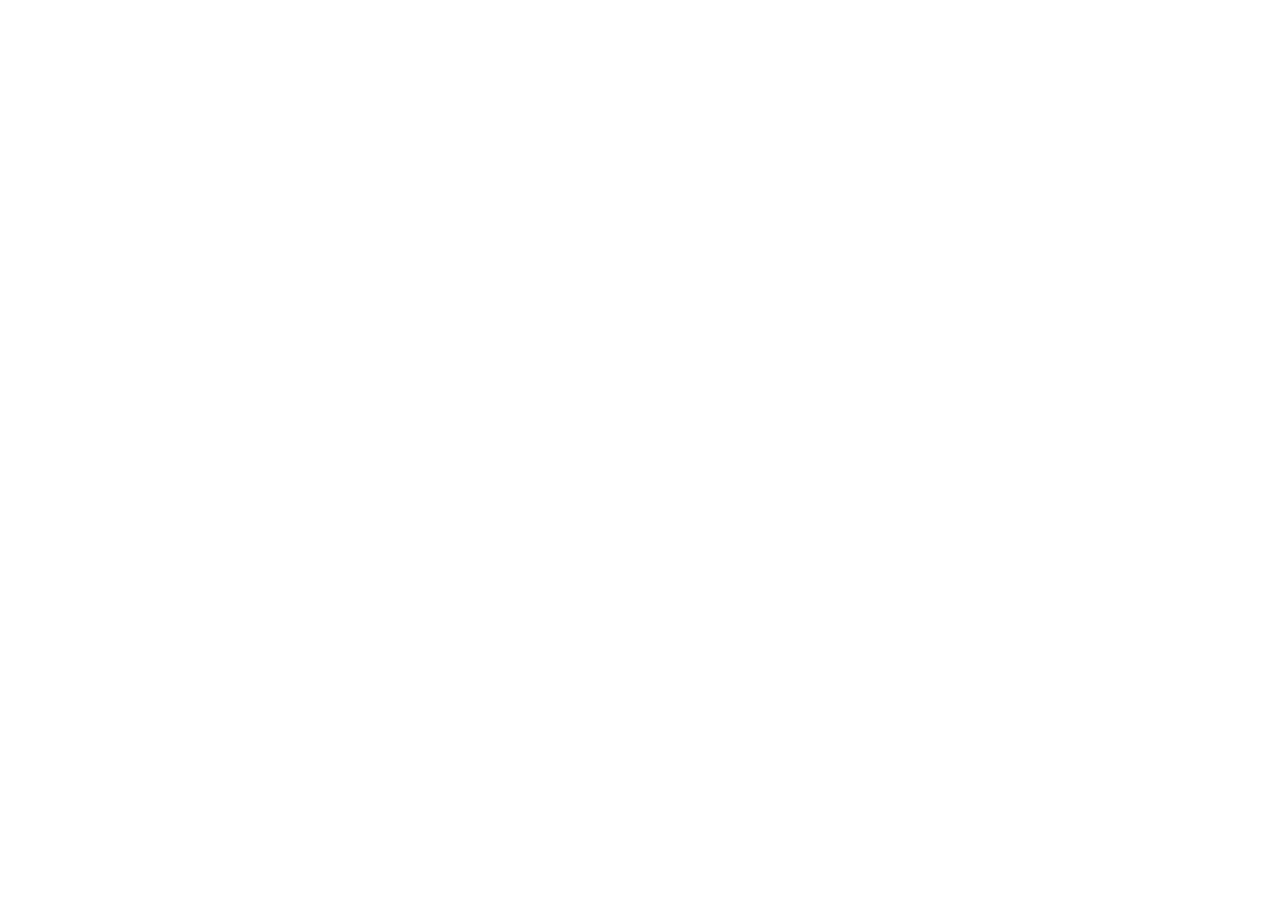
==== index.html @ 8239094e "Animation Website" ====
<!DOCTYPE html>
<html lang="en">
<head>
    <meta charset="UTF-8">
    <meta name="viewport" content="width=device-width, initial-scale=1.0">
    <title>Animation Website</title>
</head>
<body>
    
</body>
</html>
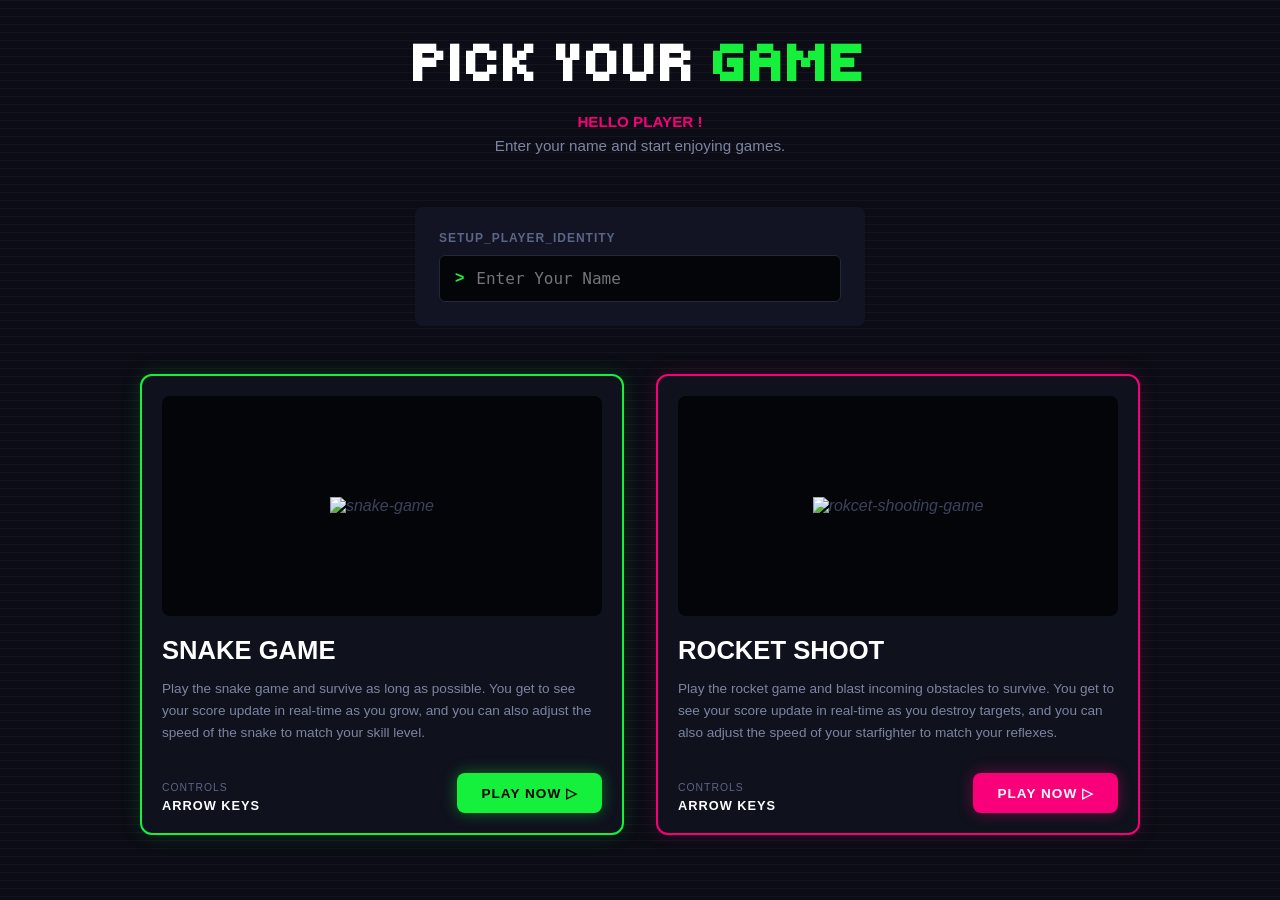
==== commit fa9689bd: "Home Screen" ====
--- a/index.html
+++ b/index.html
@@ -3,9 +3,59 @@
 <head>
     <meta charset="UTF-8">
     <meta name="viewport" content="width=device-width, initial-scale=1.0">
+    <link rel="stylesheet" href="style.css">
+    <link rel="preconnect" href="https://fonts.googleapis.com">
+    <link rel="preconnect" href="https://fonts.gstatic.com" crossorigin>
+    <link href="https://fonts.googleapis.com/css2?family=Tiny5&display=swap" rel="stylesheet">
     <title>Animation Website</title>
+    <link rel="icon" href="https://cdn-icons-png.flaticon.com/512/13/13973.png">
 </head>
 <body>
-    
+    <div class="dashboard">
+    <header>
+      <h1>PICK YOUR <span class="text-green">GAME</span></h1>
+      <p><span class="hello_player"><b>HELLO PLAYER !</b></span><br> Enter your name and start enjoying games.</p>
+    </header>
+   <div class="player-setup">
+      <label>SETUP_PLAYER_IDENTITY</label>
+      <div class="terminal-input">
+        <span class="arrow">></span>
+        <input type="text" id="playerName" placeholder="Enter Your Name" spellcheck="false">
+      </div>
+    </div>
+  <div class="cards-container">
+    <div class="card card-green">
+        <div class="card-image">
+            <img src="" alt="snake-game">
+        </div>
+        <div class="card-content">
+          <h2>SNAKE GAME</h2>
+          <p>Play the snake game and survive as long as possible. You get to see your score update in real-time as you grow, and you can also adjust the speed of the snake to match your skill level.</p>
+          <div class="card-footer">
+            <div class="stats">
+              <small>CONTROLS<br><b>ARROW KEYS</b></small>
+            </div>
+            <button class="btn btn-green" onclick="startGame('Snake Game')">PLAY NOW ▷</button>
+          </div>
+        </div>
+      </div>
+    <div class="card card-pink">
+        <div class="card-image">
+            <img scr="" alt="rokcet-shooting-game">
+        </div>
+        <div class="card-content">
+          <h2>ROCKET SHOOT</h2>
+          <p>Play the rocket game and blast incoming obstacles to survive. You get to see your score update in real-time as you destroy targets, and you can also adjust the speed of your starfighter to match your reflexes.</p>
+          <div class="card-footer">
+            <div class="stats">
+              <small>CONTROLS<br><b>ARROW KEYS</b></small>
+            </div>
+            <button class="btn btn-pink" onclick="startGame('Rocket Shoot')">PLAY NOW ▷</button>
+          </div>
+        </div>
+      </div>
+   </div>
+  </div>
+  <script src="script.js"></script>
 </body>
 </html>
--- a/style.css
+++ b/style.css
@@ -0,0 +1,198 @@
+* {
+      box-sizing: border-box;
+    }
+    body {
+      background-color: #0b0c15; 
+      color: #ffffff;
+      font-family: 'Segoe UI', Tahoma, Geneva, Verdana, sans-serif;
+      margin: 0;
+      padding: 2rem;
+      display: flex;
+      justify-content: center;
+      background-image: linear-gradient(rgba(255, 255, 255, 0.03) 1px, transparent 1px);
+      background-size: 100% 8px;
+    }
+    .hello_player{
+        color: #f9007a;
+    }
+    .dashboard {
+      max-width: 1000px;
+      width: 100%;
+    }
+    header {
+      text-align: center;
+      margin-bottom: 3rem;
+    }
+    h1 {
+      font-family: 'Tiny5', sans-serif; /* Applies the pixel font */
+      font-size: 3.5rem;
+      font-weight: 900;
+      margin: 0 0 15px 0;
+      letter-spacing: 2px;
+}
+    .text-green { color: #15f03d; }
+    .text-pink { color: #f9007a; }
+    header p {
+      color: #7b85a1;
+      max-width: 650px;
+      margin: 0 auto;
+      line-height: 1.6;
+      font-size: 0.95rem;
+    }
+    .player-setup {
+      background: #121424;
+      border-radius: 8px;
+      padding: 1.5rem;
+      max-width: 450px;
+      margin: 0 auto 3rem auto;
+    }
+    .player-setup label {
+      font-size: 0.75rem;
+      color: #5b6586;
+      letter-spacing: 1px;
+      display: block;
+      margin-bottom: 10px;
+      font-weight: bold;
+    }
+    .terminal-input {
+      background: #040509;
+      border: 1px solid #232738;
+      border-radius: 6px;
+      padding: 12px 15px;
+      display: flex;
+      align-items: center;
+      gap: 10px;
+    }
+    .terminal-input .arrow {
+      color: #15f03d;
+      font-weight: bold;
+    }
+    .terminal-input input {
+      background: transparent;
+      border: none;
+      color: #fff;
+      font-family: monospace;
+      font-size: 1rem;
+      width: 100%;
+      outline: none;
+    }
+    .terminal-input .cursor {
+      display: inline-block;
+      width: 8px;
+      height: 18px;
+      background-color: #15f03d;
+      animation: blink 1s step-end infinite;
+    }
+    .helper-text {
+      font-size: 0.75rem;
+      color: #3b425b;
+      margin-top: 12px;
+      text-align: center;
+    }
+    .cards-container {
+      display: flex;
+      gap: 2rem;
+      flex-wrap: wrap;
+    }
+    .card {
+      flex: 1;
+      min-width: 320px;
+      background: #0f111d;
+      border-radius: 12px;
+      padding: 20px;
+      border: 2px solid transparent;
+    }
+    .card-green {
+      border-color: #15f03d;
+      box-shadow: 0 0 20px rgba(21, 240, 61, 0.15);
+    }
+    .card-pink {
+      border-color: #f9007a;
+      box-shadow: 0 0 20px rgba(249, 0, 122, 0.15);
+    }
+    .card-image {
+      height: 220px;
+      background-color: #040509;
+      border-radius: 8px;
+      position: relative;
+      margin-bottom: 20px;     
+      background-size: 25px 25px;
+      display: flex;
+      align-items: center;
+      justify-content: center;
+      color: #3b425b;
+      font-style: italic;
+    }
+    .tag {
+      position: absolute;
+      top: 15px;
+      left: 15px;
+      padding: 4px 10px;
+      font-size: 0.7rem;
+      font-weight: 800;
+      border-radius: 4px;
+      letter-spacing: 0.5px;
+    }
+    .tag-green { background: #15f03d; color: #000; }
+    .tag-pink { background: #f9007a; color: #fff; }
+    .card-content h2 { 
+      margin: 0 0 10px 0; 
+      font-size: 1.6rem; 
+      font-weight: 800; 
+      text-transform: uppercase;
+    }
+    .card-content p {
+      color: #7b85a1;
+      font-size: 0.85rem;
+      line-height: 1.6;
+      margin-bottom: 30px;
+      min-height: 60px; /* Keeps buttons aligned */
+    }
+    .card-footer {
+      display: flex;
+      justify-content: space-between;
+      align-items: flex-end;
+    }
+    .stats { 
+      display: flex; 
+      gap: 1.5rem; 
+    }
+    .stats small { 
+      color: #5b6586; 
+      font-size: 0.65rem; 
+      letter-spacing: 1px;
+    }
+    .stats b { 
+      display: block; 
+      font-size: 0.8rem; 
+      color: #fff; 
+      margin-top: 5px;
+    }
+    .stats b.text-green { color: #15f03d; }
+    .stats b.text-pink { color: #f9007a; }
+    .btn {
+      border: none;
+      padding: 12px 24px;
+      border-radius: 8px;
+      font-weight: 800;
+      cursor: pointer;
+      font-size: 0.85rem;
+      letter-spacing: 1px;
+      display: flex;
+      align-items: center;
+      gap: 5px;
+      transition: transform 0.2s ease;
+    }
+    .btn:hover {
+      transform: scale(1.05);
+    }
+    .btn-green {
+      background: #15f03d;
+      color: #000;
+      box-shadow: 0 0 15px rgba(21, 240, 61, 0.4);
+    }
+    .btn-pink {
+      background: #f9007a;
+      color: #fff;
+      box-shadow: 0 0 15px rgba(249, 0, 122, 0.4);
+    }
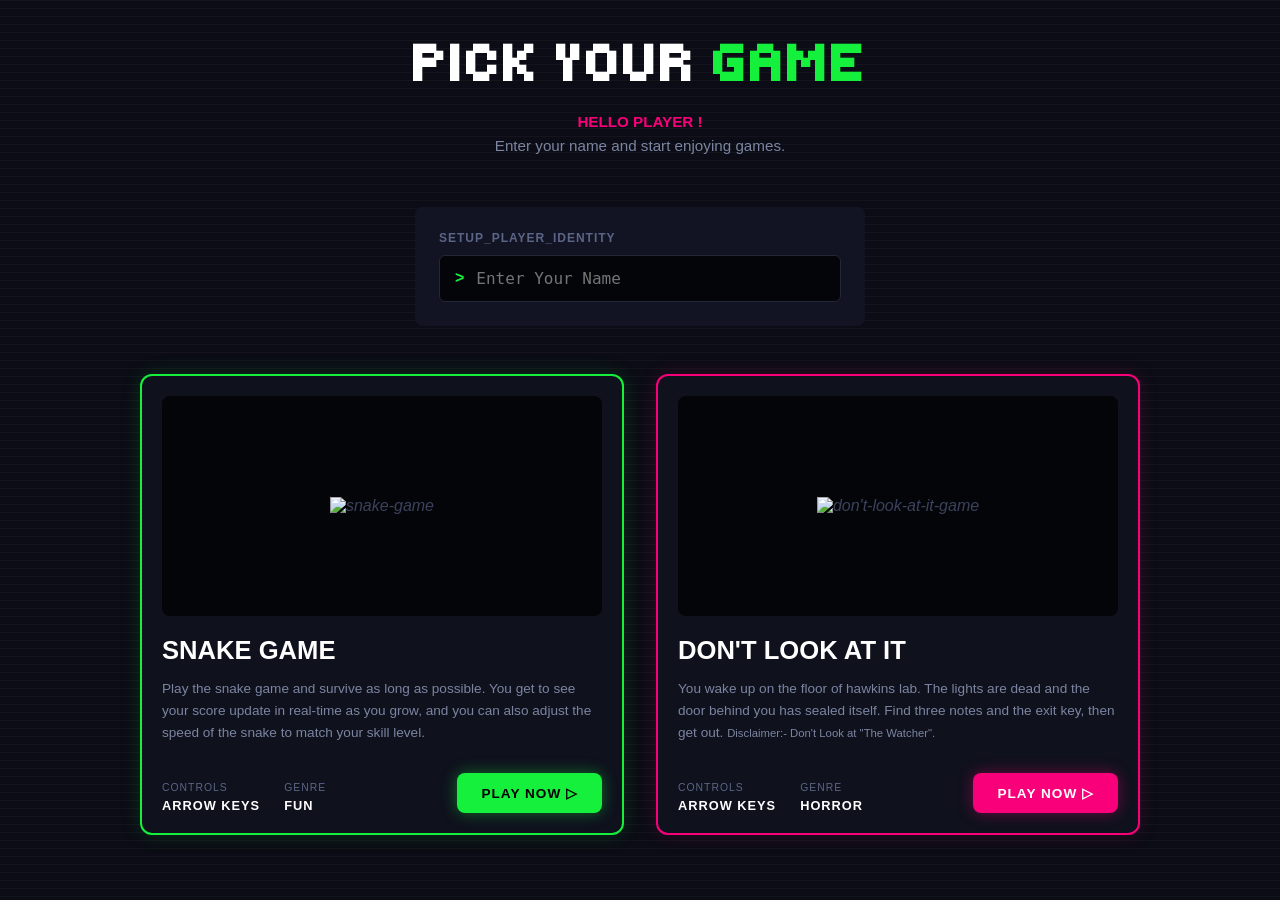
==== commit 3f2a0c72: "dont look game added" ====
--- a/index.html
+++ b/index.html
@@ -34,6 +34,7 @@
           <div class="card-footer">
             <div class="stats">
               <small>CONTROLS<br><b>ARROW KEYS</b></small>
+              <small>GENRE<br><b>FUN</b></small>
             </div>
             <button class="btn btn-green" onclick="startGame('Snake Game')">PLAY NOW ▷</button>
           </div>
@@ -41,16 +42,18 @@
       </div>
     <div class="card card-pink">
         <div class="card-image">
-            <img scr="" alt="rokcet-shooting-game">
+            <img scr="" alt="don't-look-at-it-game">
         </div>
         <div class="card-content">
-          <h2>ROCKET SHOOT</h2>
-          <p>Play the rocket game and blast incoming obstacles to survive. You get to see your score update in real-time as you destroy targets, and you can also adjust the speed of your starfighter to match your reflexes.</p>
+          <h2>DON'T LOOK AT IT</h2>
+          <p>You wake up on the floor of hawkins lab. The lights are dead and the door
+      behind you has sealed itself. Find three notes and the exit key, then get out. <small>Disclaimer:- Don't Look at "The Watcher".</small></p>
           <div class="card-footer">
             <div class="stats">
               <small>CONTROLS<br><b>ARROW KEYS</b></small>
+              <small>GENRE<br><b>HORROR</b></small>
             </div>
-            <button class="btn btn-pink" onclick="startGame('Rocket Shoot')">PLAY NOW ▷</button>
+            <button class="btn btn-pink" onclick="startGame('Dont Look')">PLAY NOW ▷</button>
           </div>
         </div>
       </div>
--- a/style.css
+++ b/style.css
@@ -24,7 +24,7 @@
       margin-bottom: 3rem;
     }
     h1 {
-      font-family: 'Tiny5', sans-serif; /* Applies the pixel font */
+      font-family: 'Tiny5', sans-serif; 
       font-size: 3.5rem;
       font-weight: 900;
       margin: 0 0 15px 0;
@@ -146,7 +146,7 @@
       font-size: 0.85rem;
       line-height: 1.6;
       margin-bottom: 30px;
-      min-height: 60px; /* Keeps buttons aligned */
+      min-height: 60px;
     }
     .card-footer {
       display: flex;
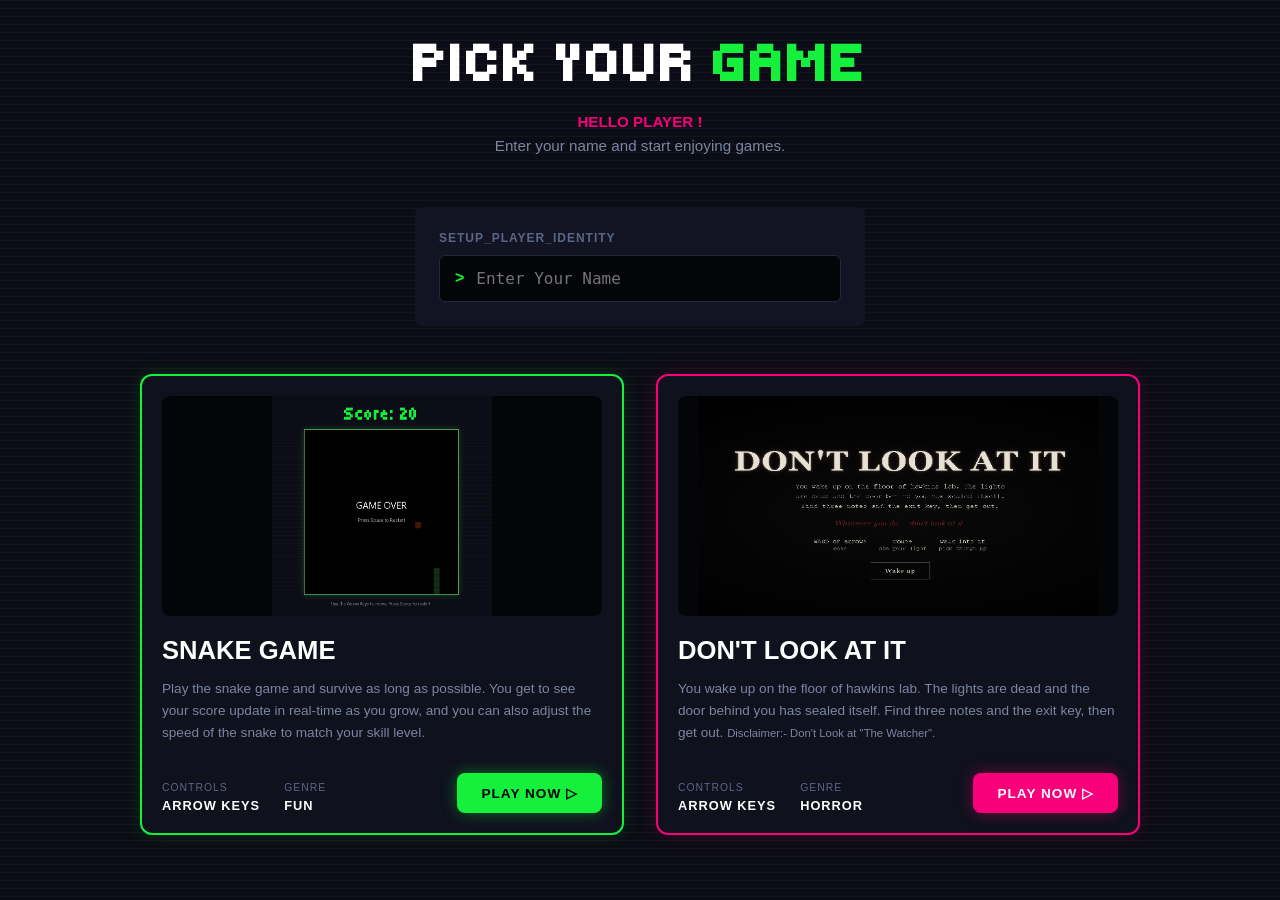
==== commit c5ff9312: "main loop" ====
--- a/index.html
+++ b/index.html
@@ -26,7 +26,7 @@
   <div class="cards-container">
     <div class="card card-green">
         <div class="card-image">
-            <img src="" alt="snake-game">
+            <img src="snake-game.png" height="220" width="220" alt="snake-game">
         </div>
         <div class="card-content">
           <h2>SNAKE GAME</h2>
@@ -42,7 +42,7 @@
       </div>
     <div class="card card-pink">
         <div class="card-image">
-            <img scr="" alt="don't-look-at-it-game">
+            <img src="dont-look.png" height="220" width="400" alt="don't-look-at-it-game">
         </div>
         <div class="card-content">
           <h2>DON'T LOOK AT IT</h2>
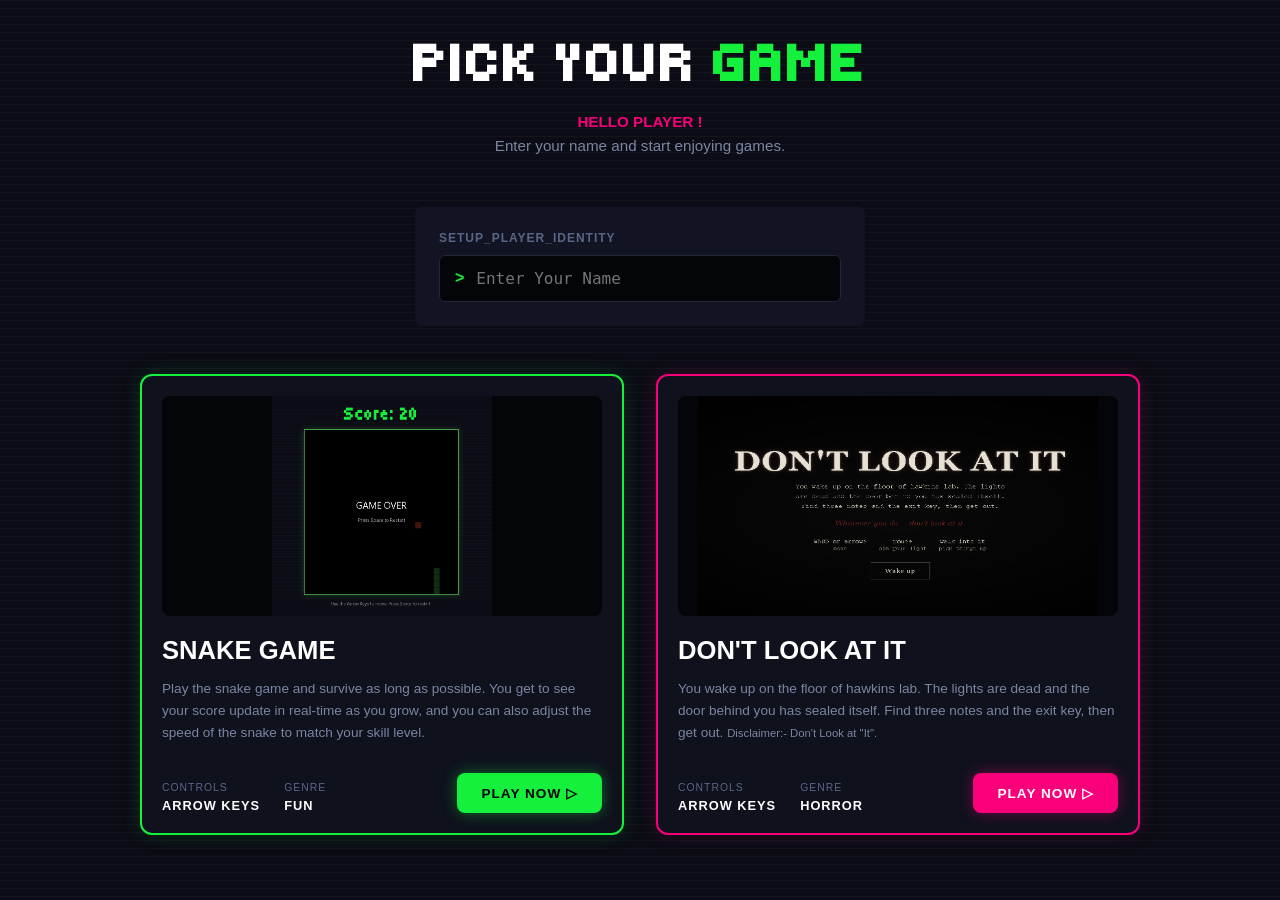
==== commit 26b4e192: "description update" ====
--- a/index.html
+++ b/index.html
@@ -47,7 +47,7 @@
         <div class="card-content">
           <h2>DON'T LOOK AT IT</h2>
           <p>You wake up on the floor of hawkins lab. The lights are dead and the door
-      behind you has sealed itself. Find three notes and the exit key, then get out. <small>Disclaimer:- Don't Look at "The Watcher".</small></p>
+      behind you has sealed itself. Find three notes and the exit key, then get out. <small>Disclaimer:- Don't Look at "It".</small></p>
           <div class="card-footer">
             <div class="stats">
               <small>CONTROLS<br><b>ARROW KEYS</b></small>
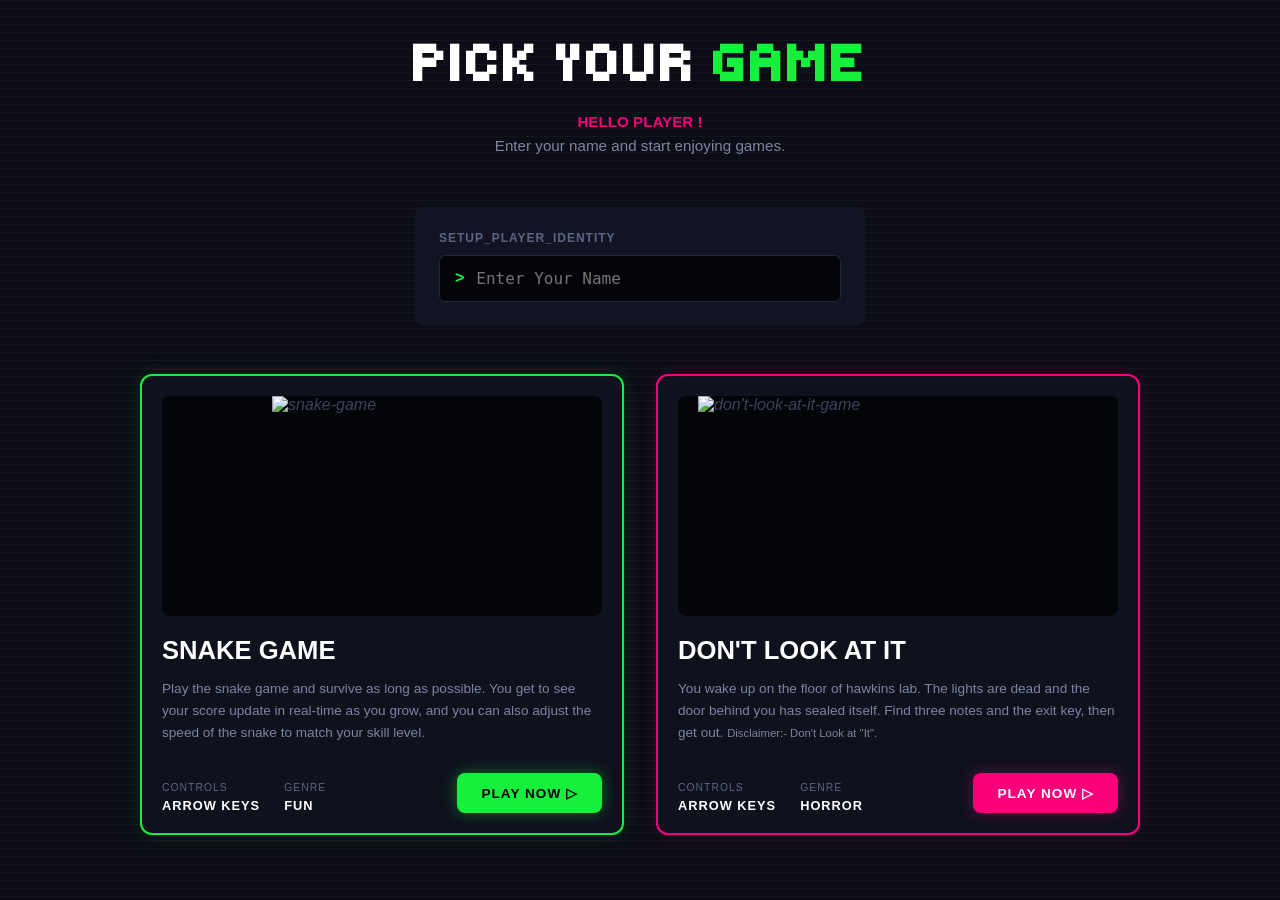
==== commit 3d06fa1b: "Reorganize index.html file structure" ====
--- a/index.html
+++ b/index.html
@@ -3,7 +3,7 @@
 <head>
     <meta charset="UTF-8">
     <meta name="viewport" content="width=device-width, initial-scale=1.0">
-    <link rel="stylesheet" href="style.css">
+    <link rel="stylesheet" href="home_page/style.css">
     <link rel="preconnect" href="https://fonts.googleapis.com">
     <link rel="preconnect" href="https://fonts.gstatic.com" crossorigin>
     <link href="https://fonts.googleapis.com/css2?family=Tiny5&display=swap" rel="stylesheet">
@@ -26,7 +26,7 @@
   <div class="cards-container">
     <div class="card card-green">
         <div class="card-image">
-            <img src="snake-game.png" height="220" width="220" alt="snake-game">
+            <img src="assets/snake-game.png" height="220" width="220" alt="snake-game">
         </div>
         <div class="card-content">
           <h2>SNAKE GAME</h2>
@@ -42,7 +42,7 @@
       </div>
     <div class="card card-pink">
         <div class="card-image">
-            <img src="dont-look.png" height="220" width="400" alt="don't-look-at-it-game">
+            <img src="assets/dont-look.png" height="220" width="400" alt="don't-look-at-it-game">
         </div>
         <div class="card-content">
           <h2>DON'T LOOK AT IT</h2>
@@ -59,6 +59,6 @@
       </div>
    </div>
   </div>
-  <script src="script.js"></script>
+  <script src="home_page/script.js"></script>
 </body>
 </html>
--- a/home_page/style.css
+++ b/home_page/style.css
@@ -0,0 +1,198 @@
+* {
+      box-sizing: border-box;
+    }
+    body {
+      background-color: #0b0c15; 
+      color: #ffffff;
+      font-family: 'Segoe UI', Tahoma, Geneva, Verdana, sans-serif;
+      margin: 0;
+      padding: 2rem;
+      display: flex;
+      justify-content: center;
+      background-image: linear-gradient(rgba(255, 255, 255, 0.03) 1px, transparent 1px);
+      background-size: 100% 8px;
+    }
+    .hello_player{
+        color: #f9007a;
+    }
+    .dashboard {
+      max-width: 1000px;
+      width: 100%;
+    }
+    header {
+      text-align: center;
+      margin-bottom: 3rem;
+    }
+    h1 {
+      font-family: 'Tiny5', sans-serif; 
+      font-size: 3.5rem;
+      font-weight: 900;
+      margin: 0 0 15px 0;
+      letter-spacing: 2px;
+}
+    .text-green { color: #15f03d; }
+    .text-pink { color: #f9007a; }
+    header p {
+      color: #7b85a1;
+      max-width: 650px;
+      margin: 0 auto;
+      line-height: 1.6;
+      font-size: 0.95rem;
+    }
+    .player-setup {
+      background: #121424;
+      border-radius: 8px;
+      padding: 1.5rem;
+      max-width: 450px;
+      margin: 0 auto 3rem auto;
+    }
+    .player-setup label {
+      font-size: 0.75rem;
+      color: #5b6586;
+      letter-spacing: 1px;
+      display: block;
+      margin-bottom: 10px;
+      font-weight: bold;
+    }
+    .terminal-input {
+      background: #040509;
+      border: 1px solid #232738;
+      border-radius: 6px;
+      padding: 12px 15px;
+      display: flex;
+      align-items: center;
+      gap: 10px;
+    }
+    .terminal-input .arrow {
+      color: #15f03d;
+      font-weight: bold;
+    }
+    .terminal-input input {
+      background: transparent;
+      border: none;
+      color: #fff;
+      font-family: monospace;
+      font-size: 1rem;
+      width: 100%;
+      outline: none;
+    }
+    .terminal-input .cursor {
+      display: inline-block;
+      width: 8px;
+      height: 18px;
+      background-color: #15f03d;
+      animation: blink 1s step-end infinite;
+    }
+    .helper-text {
+      font-size: 0.75rem;
+      color: #3b425b;
+      margin-top: 12px;
+      text-align: center;
+    }
+    .cards-container {
+      display: flex;
+      gap: 2rem;
+      flex-wrap: wrap;
+    }
+    .card {
+      flex: 1;
+      min-width: 320px;
+      background: #0f111d;
+      border-radius: 12px;
+      padding: 20px;
+      border: 2px solid transparent;
+    }
+    .card-green {
+      border-color: #15f03d;
+      box-shadow: 0 0 20px rgba(21, 240, 61, 0.15);
+    }
+    .card-pink {
+      border-color: #f9007a;
+      box-shadow: 0 0 20px rgba(249, 0, 122, 0.15);
+    }
+    .card-image {
+      height: 220px;
+      background-color: #040509;
+      border-radius: 8px;
+      position: relative;
+      margin-bottom: 20px;     
+      background-size: 25px 25px;
+      display: flex;
+      align-items: center;
+      justify-content: center;
+      color: #3b425b;
+      font-style: italic;
+    }
+    .tag {
+      position: absolute;
+      top: 15px;
+      left: 15px;
+      padding: 4px 10px;
+      font-size: 0.7rem;
+      font-weight: 800;
+      border-radius: 4px;
+      letter-spacing: 0.5px;
+    }
+    .tag-green { background: #15f03d; color: #000; }
+    .tag-pink { background: #f9007a; color: #fff; }
+    .card-content h2 { 
+      margin: 0 0 10px 0; 
+      font-size: 1.6rem; 
+      font-weight: 800; 
+      text-transform: uppercase;
+    }
+    .card-content p {
+      color: #7b85a1;
+      font-size: 0.85rem;
+      line-height: 1.6;
+      margin-bottom: 30px;
+      min-height: 60px;
+    }
+    .card-footer {
+      display: flex;
+      justify-content: space-between;
+      align-items: flex-end;
+    }
+    .stats { 
+      display: flex; 
+      gap: 1.5rem; 
+    }
+    .stats small { 
+      color: #5b6586; 
+      font-size: 0.65rem; 
+      letter-spacing: 1px;
+    }
+    .stats b { 
+      display: block; 
+      font-size: 0.8rem; 
+      color: #fff; 
+      margin-top: 5px;
+    }
+    .stats b.text-green { color: #15f03d; }
+    .stats b.text-pink { color: #f9007a; }
+    .btn {
+      border: none;
+      padding: 12px 24px;
+      border-radius: 8px;
+      font-weight: 800;
+      cursor: pointer;
+      font-size: 0.85rem;
+      letter-spacing: 1px;
+      display: flex;
+      align-items: center;
+      gap: 5px;
+      transition: transform 0.2s ease;
+    }
+    .btn:hover {
+      transform: scale(1.05);
+    }
+    .btn-green {
+      background: #15f03d;
+      color: #000;
+      box-shadow: 0 0 15px rgba(21, 240, 61, 0.4);
+    }
+    .btn-pink {
+      background: #f9007a;
+      color: #fff;
+      box-shadow: 0 0 15px rgba(249, 0, 122, 0.4);
+    }
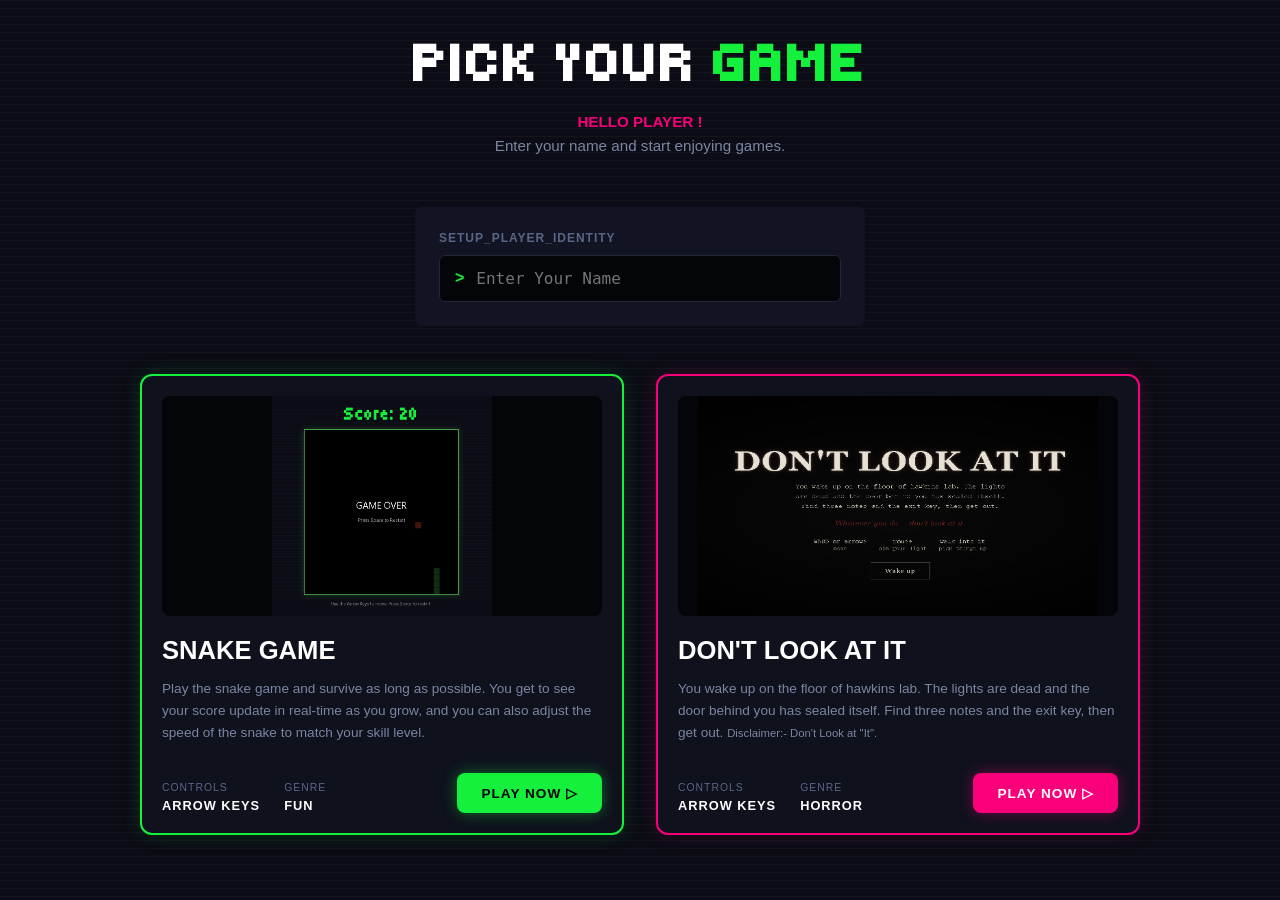
==== commit e8873c4f: "fix: index.html file assets" ====
--- a/index.html
+++ b/index.html
@@ -26,7 +26,7 @@
   <div class="cards-container">
     <div class="card card-green">
         <div class="card-image">
-            <img src="assets/snake-game.png" height="220" width="220" alt="snake-game">
+            <img src="home_page/assets/snake-game.png" height="220" width="220" alt="snake-game">
         </div>
         <div class="card-content">
           <h2>SNAKE GAME</h2>
@@ -42,7 +42,7 @@
       </div>
     <div class="card card-pink">
         <div class="card-image">
-            <img src="assets/dont-look.png" height="220" width="400" alt="don't-look-at-it-game">
+            <img src="home_page/assets/dont-look.png" height="220" width="400" alt="don't-look-at-it-game">
         </div>
         <div class="card-content">
           <h2>DON'T LOOK AT IT</h2>
